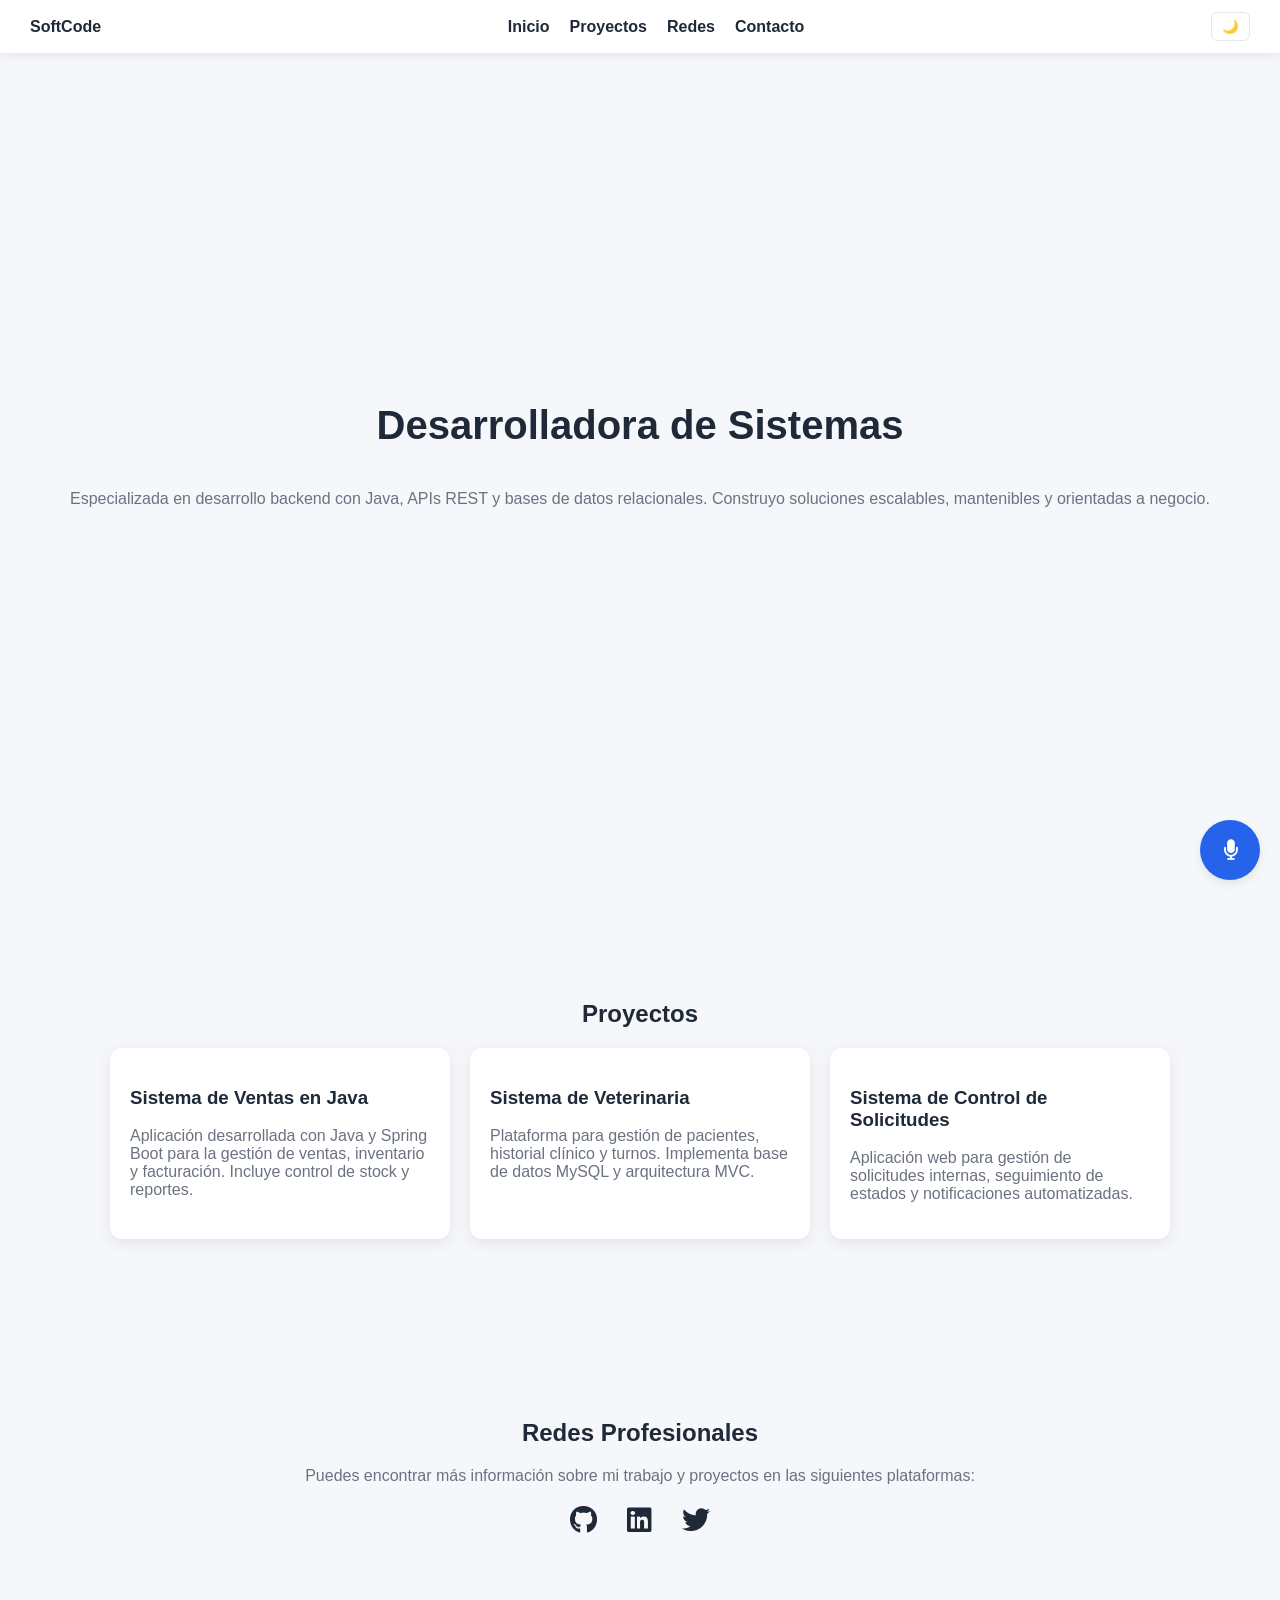
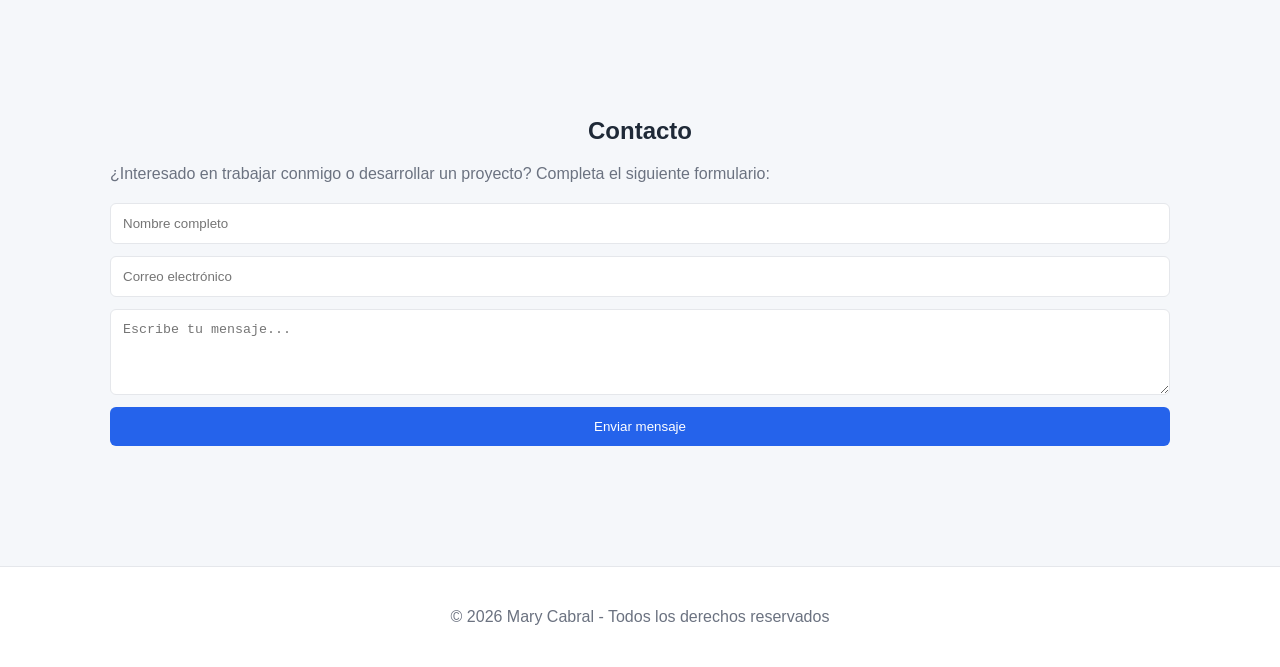
==== index.html @ 22dd2490 "Segundo commit" ====
<!DOCTYPE html>
<html lang="es">
<head>
  <meta charset="UTF-8">
  <meta name="viewport" content="width=device-width, initial-scale=1.0">
  <title>Perfil Profesional</title>

  <!-- Iconos -->
    <link rel="stylesheet" href="https://cdnjs.cloudflare.com/ajax/libs/font-awesome/6.5.0/css/all.min.css">
    <link rel="stylesheet" href="/CSS/style.css">

    <script type="text/javascript" src="/JS/script.js"></script>

</head>

<body>

<nav>
  <div><strong>SoftCode</strong></div>
  <ul>
    <li><a href="#inicio">Inicio</a></li>
    <li><a href="#proyectos">Proyectos</a></li>
    <li><a href="#redes">Redes</a></li>
    <li><a href="#contacto">Contacto</a></li>
  </ul>
  <button class="theme-btn" onclick="toggleTheme()">🌙</button>
</nav>

<header id="inicio">
  <h1 class="texto">Desarrolladora de Sistemas</h1>
  <p class="texto">Especializada en desarrollo backend con Java, APIs REST y bases de datos relacionales. Construyo soluciones escalables, mantenibles y orientadas a negocio.</p>
</header>

<section id="proyectos">
  <h2>Proyectos</h2>
  <div class="projects">
    <div class="card">
      <h3>Sistema de Ventas en Java</h3>
      <p>Aplicación desarrollada con Java y Spring Boot para la gestión de ventas, inventario y facturación. Incluye control de stock y reportes.</p>
    </div>
    <div class="card">
      <h3>Sistema de Veterinaria</h3>
      <p>Plataforma para gestión de pacientes, historial clínico y turnos. Implementa base de datos MySQL y arquitectura MVC.</p>
    </div>
    <div class="card">
      <h3>Sistema de Control de Solicitudes</h3>
      <p>Aplicación web para gestión de solicitudes internas, seguimiento de estados y notificaciones automatizadas.</p>
    </div>
  </div>
</section>

<section id="redes">
  <h2 style="text-align:center">Redes Profesionales</h2>
  <p style="text-align:center">Puedes encontrar más información sobre mi trabajo y proyectos en las siguientes plataformas:</p>
  <div class="social">
    <a href="#"><i class="fab fa-github"></i></a>
    <a href="#"><i class="fab fa-linkedin"></i></a>
    <a href="#"><i class="fab fa-twitter"></i></a>
  </div>
</section>

<section id="contacto">
  <h2>Contacto</h2>
  <p>¿Interesado en trabajar conmigo o desarrollar un proyecto? Completa el siguiente formulario:</p>
  <form>
    <input type="text" placeholder="Nombre completo" required>
    <input type="email" placeholder="Correo electrónico" required>
    <textarea rows="4" placeholder="Escribe tu mensaje..."></textarea>
    <button class="submit-btn" type="submit">Enviar mensaje</button>
  </form>
</section>

<footer>
  <p>© 2026 Mary Cabral - Todos los derechos reservados</p>
</footer>

<button class="voice-btn" onclick="startVoice()"><i class="fas fa-microphone"></i></button>

<script>
  function toggleTheme() {
    document.body.classList.toggle('dark');
    localStorage.setItem('theme', document.body.classList.contains('dark') ? 'dark' : 'light');
  }

  // Cargar tema guardado
  (function() {
    const saved = localStorage.getItem('theme');
    if (saved === 'dark') document.body.classList.add('dark');
  })();

  function startVoice() {
    const recognition = new (window.SpeechRecognition || window.webkitSpeechRecognition)();
    recognition.lang = 'es-ES';

    recognition.start();

    recognition.onresult = function(event) {
      const command = event.results[0][0].transcript.toLowerCase();

      if (command.includes('inicio')) location.href = '#inicio';
      if (command.includes('proyectos')) location.href = '#proyectos';
      if (command.includes('redes')) location.href = '#redes';
      if (command.includes('contacto')) location.href = '#contacto';
    }
  }
</script>

</body>
</html>
---- CSS/style.css ----
:root {
      --bg: #f5f7fa;
      --bg-secondary: #ffffff;
      --text: #1f2937;
      --text-muted: #6b7280;
      --primary: #2563eb;
      --accent: #3b82f6;
      --border: #e5e7eb;
      --shadow: rgba(0,0,0,0.08);
    }

    body.dark {
      --bg: #0f172a;
      --bg-secondary: #1e293b;
      --text: #e2e8f0;
      --text-muted: #94a3b8;
      --primary: #60a5fa;
      --accent: #3b82f6;
      --border: #334155;
      --shadow: rgba(0,0,0,0.4);
    }

    * {
      box-sizing: border-box;
    }

    body {
      margin: 0;
      font-family: 'Segoe UI', Tahoma, Geneva, Verdana, sans-serif;
      background: var(--bg);
      color: var(--text);
      transition: background 0.3s, color 0.3s;
    }

    h1, h2, h3 {
      color: var(--text);
    }

    h2{
      text-align: center;
    }

    p {
      color: var(--text-muted);
    }

    nav {
      position: fixed;
      top: 0;
      width: 100%;
      background: var(--bg-secondary);
      display: flex;
      justify-content: space-between;
      align-items: center;
      padding: 12px 30px;
      box-shadow: 0 2px 10px var(--shadow);
      z-index: 1000;
    }

    nav ul {
      list-style: none;
      display: flex;
      gap: 20px;
      margin: 0;
      padding: 0;
    }

    nav a {
      text-decoration: none;
      color: var(--text);
      font-weight: 600;
      transition: 0.2s;
    }

    nav a:hover {
      color: var(--primary);
    }

    .theme-btn {
      background: none;
      border: 1px solid var(--border);
      padding: 6px 10px;
      cursor: pointer;
      border-radius: 6px;
      color: var(--text);
    }

    header {
      height: 100vh;
      display: flex;
      justify-content: center;
      align-items: center;
      flex-direction: column;
      text-align: center;
      padding: 20px;
      background-image: url('https://static.vecteezy.com/system/resources/thumbnails/011/545/792/small/abstract-luxury-glowing-lines-curved-overlapping-on-dark-blue-background-free-vector.jpg');
      background-attachment: fixed;
      background-size: cover;
    }

    header h1 {
      font-size: 2.5rem;
    }

    section {
      padding: 80px 20px;
      max-width: 1100px;
      margin: auto;
    }

    .projects {
      display: grid;
      grid-template-columns: repeat(auto-fit, minmax(250px, 1fr));
      gap: 20px;
    }

    .card {
      background: var(--bg-secondary);
      padding: 20px;
      border-radius: 12px;
      box-shadow: 0 4px 15px var(--shadow);
      transition: transform 0.2s;
    }

    .card:hover {
      transform: translateY(-5px);
    }

    .social {
      display: flex;
      justify-content: center;
      align-items: center;
      gap: 30px;
      margin-top: 20px;
    }

    .social a {
      font-size: 28px;
      color: var(--text);
      transition: 0.3s;
    }

    .social a:hover {
      color: var(--primary);
      transform: scale(1.2);
    }

    form {
      display: flex;
      flex-direction: column;
      gap: 12px;
      margin-top: 20px;
    }

    input, textarea {
      padding: 12px;
      border-radius: 6px;
      border: 1px solid var(--border);
      background: var(--bg-secondary);
      color: var(--text);
    }

    button.submit-btn {
      background: var(--primary);
      color: white;
      border: none;
      padding: 12px;
      border-radius: 6px;
      cursor: pointer;
    }

    footer {
      text-align: center;
      padding: 25px;
      background: var(--bg-secondary);
      border-top: 1px solid var(--border);
      margin-top: 40px;
    }

    .voice-btn {
      position: fixed;
      bottom: 20px;
      right: 20px;
      background: var(--primary);
      color: white;
      border: none;
      border-radius: 50%;
      width: 60px;
      height: 60px;
      font-size: 20px;
      cursor: pointer;
      box-shadow: 0 4px 10px var(--shadow);
    }
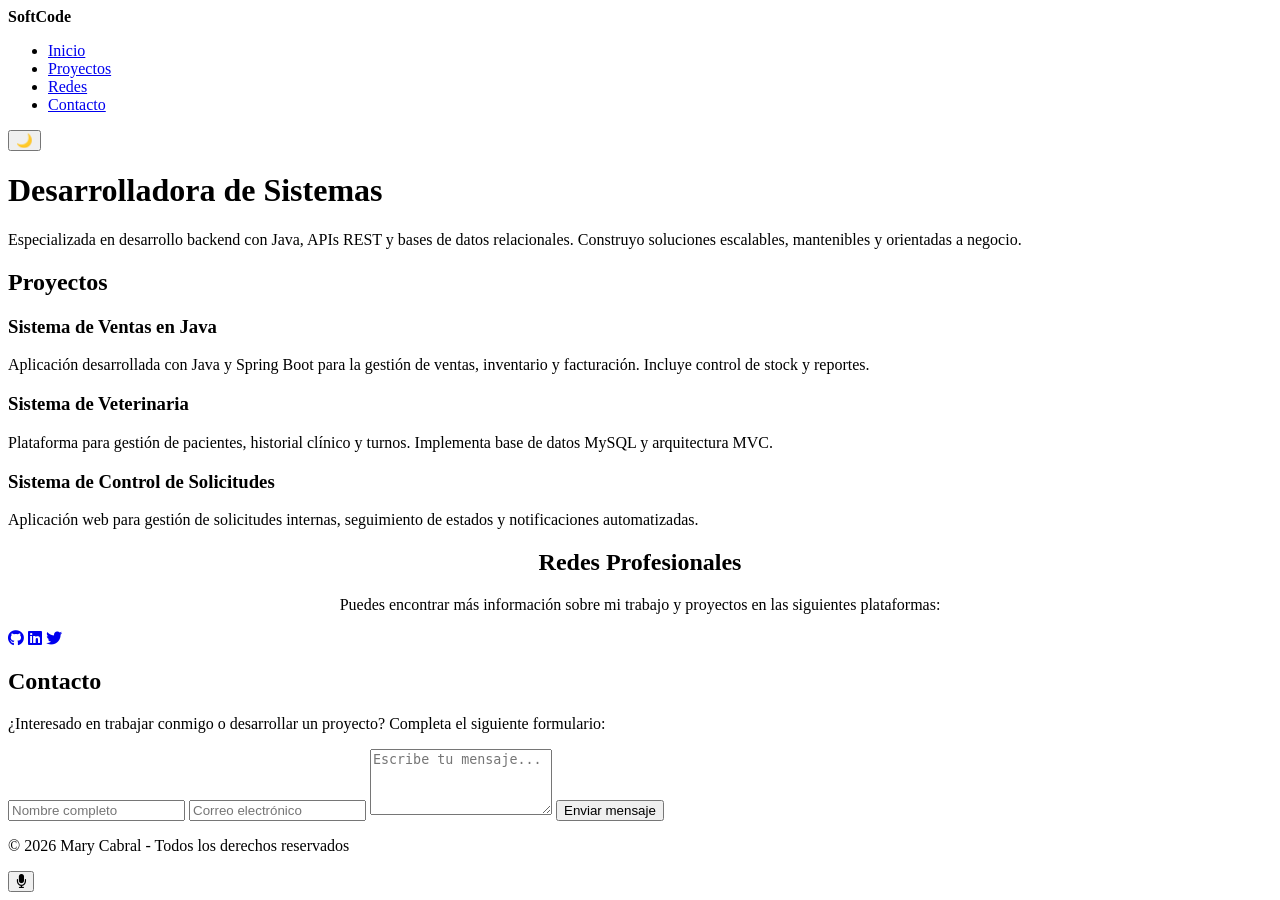
==== commit 864d7eda: "arreglar directorio" ====
--- a/index.html
+++ b/index.html
@@ -7,9 +7,9 @@
 
   <!-- Iconos -->
     <link rel="stylesheet" href="https://cdnjs.cloudflare.com/ajax/libs/font-awesome/6.5.0/css/all.min.css">
-    <link rel="stylesheet" href="/CSS/style.css">
+    <link rel="stylesheet" href="css/style.css">
 
-    <script type="text/javascript" src="/JS/script.js"></script>
+    <script type="text/javascript" src="JAVASCRIPT/script.js"></script>
 
 </head>
 
